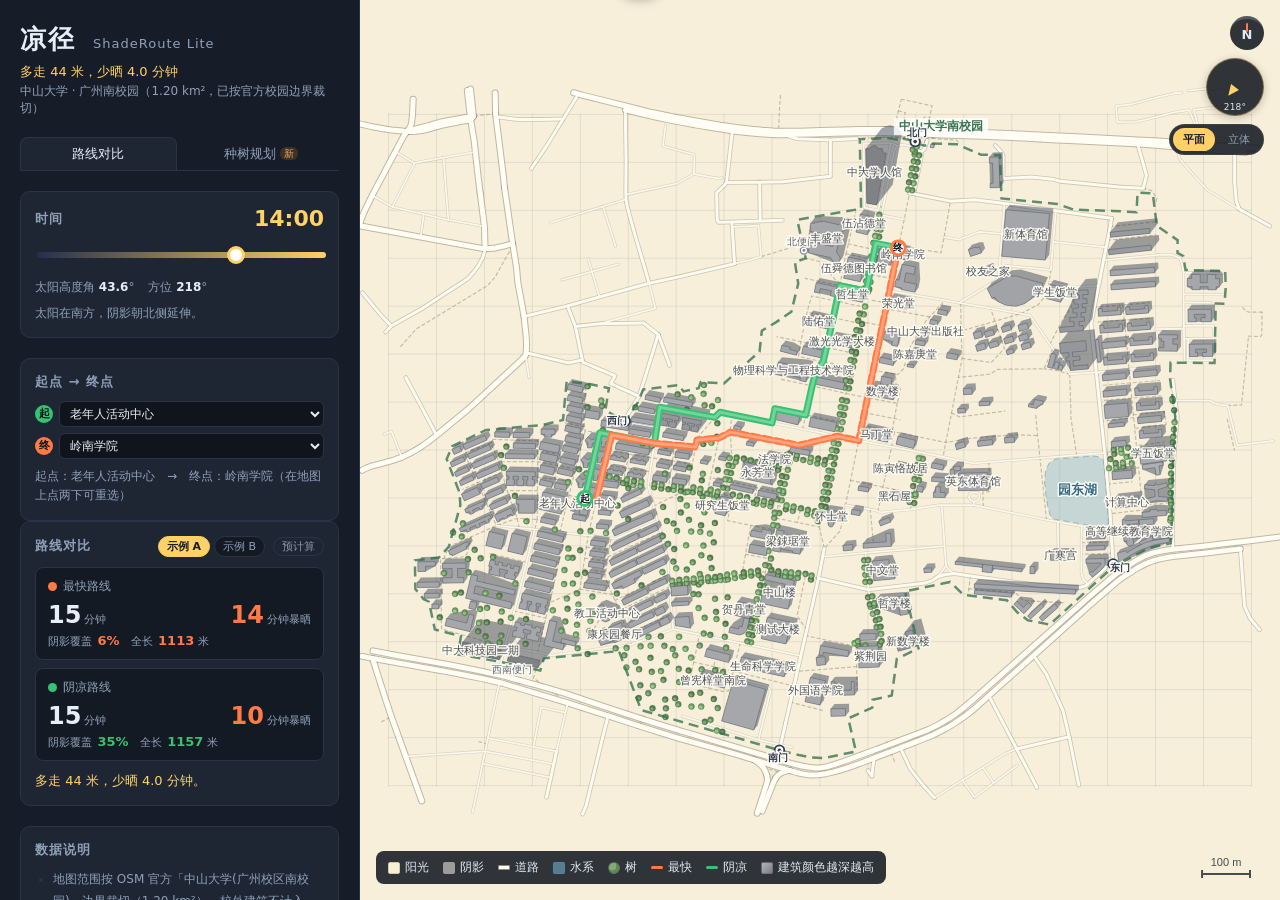
==== team-project-main/index.html @ 551abe40 "Add files via upload" ====
<!DOCTYPE html>
<html lang="zh-CN">
<head>
<meta charset="UTF-8">
<meta name="viewport" content="width=device-width, initial-scale=1.0">
<title>凉径 · ShadeRoute Lite —— 多走 44 米，少晒 4.0 分钟</title>
<link rel="stylesheet" href="styles.css">
</head>
<body>

<div id="app">

  <!-- 左栏：信息与控制 -->
  <aside id="panel">
    <header>
      <h1>凉径 <span class="sub">ShadeRoute Lite</span></h1>
      <p class="slogan">多走 44 米，少晒 4.0 分钟</p>
      <p class="place" id="place">中山大学 · 广州南校园</p>
    </header>

    <nav class="tabs" role="tablist" aria-label="面板切换">
      <button type="button" class="tab is-on" id="tab-route" role="tab" aria-selected="true">路线对比</button>
      <button type="button" class="tab" id="tab-plan" role="tab" aria-selected="false">种树规划<em>新</em></button>
    </nav>

    <!-- 时间滑块 -->
    <section class="block">
      <div class="block-head">
        <h2>时间</h2>
        <output id="time-label">14:00</output>
      </div>
      <input type="range" id="time-slider" min="0" max="0" value="0" step="1">
      <div class="sun-line">
        <span>太阳高度角 <b id="sun-elev">--</b>°</span>
        <span>方位 <b id="sun-az">--</b>°</span>
      </div>
      <p class="hint" id="sun-hint"></p>
    </section>

    <div id="pane-route">

    <!-- 起终点 -->
    <section class="block">
      <div class="block-head">
        <h2>起点 → 终点</h2>
      </div>
      <div class="pickers">
        <label class="picker">
          <span class="pk-tag pk-from">起</span>
          <select id="start-select"></select>
        </label>
        <label class="picker">
          <span class="pk-tag pk-to">终</span>
          <select id="end-select"></select>
        </label>
      </div>
      <p class="hint" id="pick-hint">也可以直接在地图上点两下：第一下设为起点，第二下设为终点。</p>
    </section>

    <!-- 路线对比 -->
    <section class="block">
      <div class="block-head">
        <h2>路线对比</h2>
        <div class="pair-switch" role="group" aria-label="切换示例起终点">
          <button type="button" class="pair-btn is-on" id="pair-a" data-pair="0" aria-pressed="true">示例 A</button>
          <button type="button" class="pair-btn" id="pair-b" data-pair="1" aria-pressed="false">示例 B</button>
        </div>
        <output id="route-tag">预计算</output>
      </div>

      <div class="route-card" id="card-fast">
        <div class="rc-title"><span class="dot dot-fast"></span>最快路线</div>
        <div class="rc-nums">
          <div><b id="fast-min">--</b><span>分钟</span></div>
          <div class="rc-sun"><b id="fast-sun">--</b><span>分钟暴晒</span></div>
        </div>
        <div class="rc-shade">阴影覆盖 <b id="fast-shade">--</b>　全长 <b id="fast-len">--</b> 米</div>
      </div>

      <div class="route-card" id="card-cool">
        <div class="rc-title"><span class="dot dot-cool"></span>阴凉路线</div>
        <div class="rc-nums">
          <div><b id="cool-min">--</b><span>分钟</span></div>
          <div class="rc-sun"><b id="cool-sun">--</b><span>分钟暴晒</span></div>
        </div>
        <div class="rc-shade">阴影覆盖 <b id="cool-shade">--</b>　全长 <b id="cool-len">--</b> 米</div>
      </div>

      <p class="delta" id="delta" role="status" aria-live="polite">--</p>
    </section>

    </div><!-- /#pane-route -->

    <!-- 治理侧：种树规划（沙箱） -->
    <div id="pane-plan" hidden>

      <section class="block">
        <div class="block-head">
          <h2>种树规划（沙箱）</h2>
          <output id="plan-count">0 棵</output>
        </div>
        <p class="hint">点空地种树，拖动微调，右键删除。含树指标只用于规划演算，<b>不进</b>官方「阴凉 %」（官方数字仍只算建筑阴影）。</p>

        <div class="plan-metrics">
          <div class="pm"><b id="plan-area">0</b><span>m² 树荫面积（当前帧）</span></div>
          <div class="pm"><b id="plan-ratio">--</b><span>% 路网阴凉（含树）</span></div>
          <div class="pm"><b id="plan-minutes">0.0</b><span>分钟 阴凉路段（当前帧）</span></div>
        </div>

        <div class="plan-cost">
          <span>已投入 <b id="plan-cost">0</b> 元 · <b id="plan-wan">0.0</b> 万元</span>
          <span id="plan-baseline">--</span>
        </div>

        <div class="plan-count-row">
          <label for="plan-count-input">优化棵数</label>
          <input type="number" id="plan-count-input" min="1" max="600" step="1" value="20" inputmode="numeric" aria-describedby="plan-count-hint">
          <span>棵</span>
          <span class="hint" id="plan-count-hint">1–600，默认 20 棵；30 m 间距下最多落 584 棵</span>
        </div>

        <div class="plan-actions">
          <button type="button" class="act act-primary" id="plan-optimize">优化：选 20 个点位</button>
          <button type="button" class="act" id="plan-plant-all" disabled>一键全种下</button>
          <button type="button" class="act" id="plan-undo" disabled>撤销</button>
          <button type="button" class="act" id="plan-clear" disabled>清空</button>
        </div>

        <div class="plan-progress" id="plan-progress" hidden>
          <i id="plan-progress-bar"></i><span id="plan-progress-text">0 / 20</span>
        </div>
        <p class="delta" id="plan-msg" role="status" aria-live="polite"></p>
      </section>

      <section class="block" id="plan-rank-block" hidden>
        <div class="block-head">
          <h2>性价比排名</h2>
          <output id="plan-rank-sum">--</output>
        </div>
        <ol class="plan-rank" id="plan-rank"></ol>
        <p class="hint" id="plan-rank-note"></p>
      </section>

      <section class="block">
        <h2>口径</h2>
        <ul class="notes">
          <li>单价 ¥3,000/株（含 3 年养护）为<b>假设值</b>，默认 20 株 = 6 万元（棵数可在按钮上方改，1–600；成本随棵数线性变）；改 <code>js/plan.js</code> 的 <code>COST_PER_TREE</code> 即可。</li>
          <li>树影 = 树冠圆（半径 4 m）沿太阳反方向平移 L = h / tan(高度角)，与建筑阴影同一套几何、同一帧。</li>
          <li>面积按 5 m 网格统计；路网占比按边长加权（每米等权），用的是算路那同一份 613 条边。</li>
          <li>优化 = 贪心边际增益（覆盖函数子模，1−1/e 保证）+ 两两 ≥ 30 m 分散约束；棵数只决定贪心跑几轮，<b>评分口径不变</b>。</li>
        </ul>
      </section>

    </div><!-- /#pane-plan -->

    <!-- 数据说明 -->
    <section class="block">
      <h2>数据说明</h2>
      <ul class="notes" id="notes"></ul>
    </section>

    <footer>
      <p>演示日期：<b id="demo-date">--</b></p>
      <p id="data-flag" class="warn"></p>
      <p class="disclaimer">演示用途，不构成出行建议；阴影未计入树木与临时构筑物。</p>
      <p class="disclaimer">地图数据 © OpenStreetMap contributors（ODbL 1.0）；园东湖为示意轮廓，非测绘数据。</p>
    </footer>
  </aside>

  <!-- 右栏：地图 -->
  <main id="map-wrap">
    <canvas id="map" role="img" aria-label="校园地图：显示当前时刻的建筑阴影、最快路线与阴凉路线；可用左侧下拉框选择起终点；可切换平面 / 立体视图"></canvas>
    <div class="view-switch" role="group" aria-label="切换地图视图">
      <button type="button" class="view-btn is-on" id="view-plan" data-iso="0" aria-pressed="true">平面</button>
      <button type="button" class="view-btn" id="view-iso" data-iso="1" aria-pressed="false">立体</button>
    </div>
    <div id="legend">
      <span><i class="lg lg-sun"></i>阳光</span>
      <span><i class="lg lg-shade"></i>阴影</span>
      <span><i class="lg lg-road"></i>道路</span>
      <span><i class="lg lg-water"></i>水系</span>
      <span><i class="lg lg-tree"></i>树</span>
      <span><i class="lg lg-fast"></i>最快</span>
      <span><i class="lg lg-cool"></i>阴凉</span>
    </div>
    <div id="compass">N<i id="compass-needle"></i></div>
  </main>

</div>

<!-- 数据（.js 而非 .json：file:// 双击也能加载） -->
<script src="data/meta.js"></script>
<script src="data/buildings.js"></script>
<script src="data/shadows.js"></script>
<script src="data/routes.js"></script>
<script src="data/graph.js"></script>
<script src="data/basemap.js"></script>

<script src="content/strings.js"></script>
<script src="js/core.js"></script>
<script src="js/trees.js"></script>
<script src="js/plan.js"></script>
<script src="js/iso.js"></script>
<script src="js/proj.js"></script>
<script src="js/router.js"></script>
<script src="js/map.js"></script>
<script src="js/app.js"></script>
</body>
</html>
---- team-project-main/styles.css ----
/* ============================================================
   凉径 ShadeRoute Lite —— 样式
   责任：xu
   不引用任何外部字体/图标/CDN，全部离线可用
   ============================================================ */

:root {
  --bg: #10141c;
  --panel: #171d28;
  --panel-2: #1e2634;
  --line: #2a3446;
  --text: #e8eef7;
  --text-dim: #8fa0b8;
  --sun: #ffd166;
  /* 阴影：绘图用的是 #1d2a45 @ 0.42 叠在地面 #f7efd9 上，合成后是 #9b9c9b。
     图例必须给"合成后的颜色"，否则用户拿图例对不上图（见 _review/frontend.md F-B3）。 */
  --shade: #9b9c9b;
  --ground: #f7efd9;
  --bld-max: #7a7c80;
  --fast: #ff7a45;
  --cool: #38c172;
  --map-bg: #f2f0ea;
}

* { box-sizing: border-box; }

html, body {
  margin: 0;
  height: 100%;
  background: var(--bg);
  color: var(--text);
  font-family: "Microsoft YaHei", "PingFang SC", "Noto Sans SC", system-ui, sans-serif;
  -webkit-font-smoothing: antialiased;
}

#app {
  display: flex;
  height: 100vh;   /* 老浏览器回退 */
  height: 100dvh;  /* 移动端：不被地址栏/工具栏裁掉底部 footer */
  overflow: hidden;
}

/* ---------------- 左栏 ---------------- */

#panel {
  width: 360px;
  flex: 0 0 360px;
  background: var(--panel);
  border-right: 1px solid var(--line);
  padding: 22px 20px;
  overflow-y: auto;
  display: flex;
  flex-direction: column;
  gap: 20px;
}

header h1 {
  margin: 0;
  font-size: 26px;
  letter-spacing: 2px;
}
header h1 .sub {
  font-size: 13px;
  letter-spacing: 1px;
  color: var(--text-dim);
  font-weight: 400;
  margin-left: 6px;
}
.slogan {
  margin: 6px 0 2px;
  color: var(--sun);
  font-size: 13px;
}
.place {
  margin: 0;
  color: var(--text-dim);
  font-size: 12px;
}

.block {
  background: var(--panel-2);
  border: 1px solid var(--line);
  border-radius: 10px;
  padding: 14px;
}
.block-head {
  display: flex;
  align-items: center;
  justify-content: space-between;
  margin-bottom: 10px;
}
.block h2 {
  margin: 0 0 10px;
  font-size: 13px;
  font-weight: 600;
  color: var(--text-dim);
  letter-spacing: 1px;
}
.block-head h2 { margin: 0; }

#time-label {
  font-size: 22px;
  font-weight: 700;
  font-variant-numeric: tabular-nums;
  color: var(--sun);
}

input[type="range"] {
  width: 100%;
  appearance: none;
  height: 24px;
  background: transparent;
  cursor: pointer;
}
input[type="range"]::-webkit-slider-runnable-track {
  height: 6px;
  border-radius: 3px;
  background: linear-gradient(90deg, #24304a, var(--sun));
}
input[type="range"]::-webkit-slider-thumb {
  appearance: none;
  width: 18px;
  height: 18px;
  margin-top: -6px;
  border-radius: 50%;
  background: #fff;
  border: 3px solid var(--sun);
}
input[type="range"]::-moz-range-track {
  height: 6px;
  border-radius: 3px;
  background: #24304a;
}
input[type="range"]::-moz-range-thumb {
  width: 14px;
  height: 14px;
  border-radius: 50%;
  background: #fff;
  border: 3px solid var(--sun);
}

.sun-line {
  display: flex;
  gap: 14px;
  font-size: 12px;
  color: var(--text-dim);
  margin-top: 8px;
}
.sun-line b {
  color: var(--text);
  font-variant-numeric: tabular-nums;
}
.hint {
  margin: 8px 0 0;
  font-size: 12px;
  line-height: 1.6;
  color: var(--text-dim);
  min-height: 1.6em;
}

select {
  background: #10141c;
  color: var(--text);
  border: 1px solid var(--line);
  border-radius: 6px;
  padding: 4px 6px;
  font-size: 12px;
  max-width: 190px;
}

/* 起点 / 终点选择器 */
.pickers {
  display: flex;
  flex-direction: column;
  gap: 6px;
}
.picker {
  display: flex;
  align-items: center;
  gap: 6px;
}
.picker select {
  flex: 1;
  max-width: none;
}
.pk-tag {
  flex: 0 0 18px;
  height: 18px;
  line-height: 18px;
  text-align: center;
  font-size: 11px;
  font-weight: 700;
  border-radius: 50%;
  color: #10141c;
}
.pk-from { background: #38c172; }
.pk-to { background: #ff7a45; }

#route-tag {
  font-size: 11px;
  color: var(--muted, #8b95a5);
  border: 1px solid var(--line);
  border-radius: 999px;
  padding: 1px 8px;
}

/* 示例 A / 示例 B：切换预计算的演示路线（瞬时，不重新算路） */
.pair-switch {
  display: inline-flex;
  gap: 4px;
  margin: 0 8px 0 auto;
}
.pair-btn {
  font: inherit;
  font-size: 11px;
  line-height: 1;
  padding: 4px 8px;
  color: var(--text-dim);
  background: #141a24;
  border: 1px solid var(--line);
  border-radius: 999px;
  cursor: pointer;
}
.pair-btn:hover { color: var(--text); border-color: #3d4a5f; }
.pair-btn.is-on {
  color: #171d28;
  background: var(--sun);
  border-color: var(--sun);
  font-weight: 600;
}
.pair-btn:focus-visible {
  outline: 2px solid var(--sun);
  outline-offset: 2px;
}

.route-card {
  border: 1px solid var(--line);
  border-radius: 8px;
  padding: 10px 12px;
  margin-bottom: 8px;
  background: #141a24;
}
.rc-title {
  font-size: 12px;
  color: var(--text-dim);
  display: flex;
  align-items: center;
  gap: 6px;
}
.dot {
  width: 9px;
  height: 9px;
  border-radius: 50%;
  display: inline-block;
}
.dot-fast { background: var(--fast); }
.dot-cool { background: var(--cool); }

.rc-nums {
  display: flex;
  justify-content: space-between;
  align-items: baseline;
  margin-top: 6px;
}
.rc-nums b {
  font-size: 24px;
  font-variant-numeric: tabular-nums;
}
.rc-nums span {
  font-size: 11px;
  color: var(--text-dim);
  margin-left: 3px;
}
.rc-sun b { color: var(--fast); }

/* 阴影覆盖率：卡片底部一行小字，比「暴晒分钟」更直观 */
.rc-shade {
  margin-top: 4px;
  font-size: 11px;
  color: var(--text-dim);
}
.rc-shade b {
  font-variant-numeric: tabular-nums;
  color: var(--cool);
  font-size: 13px;
  margin-left: 2px;
}
#card-fast .rc-shade b { color: var(--fast); }

.delta {
  margin: 10px 0 0;
  font-size: 13px;
  line-height: 1.6;
  color: var(--sun);
}

.notes {
  margin: 0;
  padding-left: 18px;
  font-size: 12px;
  line-height: 1.8;
  color: var(--text-dim);
}
.notes li::marker { color: var(--line); }

footer {
  margin-top: auto;
  border-top: 1px solid var(--line);
  padding-top: 12px;
  font-size: 11px;
  color: var(--text-dim);
  line-height: 1.7;
}
footer p { margin: 0; }
.warn { color: #ffb020; }

/* ---------------- 地图 ---------------- */

#map-wrap {
  position: relative;
  flex: 1;
  min-width: 0;
  background: var(--map-bg);
}
#map {
  display: block;
  width: 100%;
  height: 100%;
}

#legend {
  position: absolute;
  left: 16px;
  bottom: 16px;
  display: flex;
  flex-wrap: wrap;
  gap: 14px;
  max-width: calc(100% - 32px);
  background: rgba(16, 20, 28, 0.86);
  color: #dfe8f5;
  border-radius: 8px;
  padding: 8px 12px;
  font-size: 12px;
}
#legend span { display: flex; align-items: center; gap: 5px; }
.lg {
  width: 12px;
  height: 12px;
  border-radius: 2px;
  display: inline-block;
}
.lg-sun { background: var(--ground); border: 1px solid #d8c79b; }
.lg-shade { background: var(--shade); }
.lg-fast { background: var(--fast); height: 3px; border-radius: 2px; }
.lg-cool { background: var(--cool); height: 3px; border-radius: 2px; }
/* 道路：白底 + 灰边，和地图上的画法一致 */
.lg-road { background: #fffdf4; border: 1px solid #928b78; height: 5px; border-radius: 1px; }
.lg-water { background: rgba(116, 172, 203, 0.6); border: 1px solid rgba(78, 138, 172, 0.8); }
/* 建筑高度色阶：右端必须落在实际能画出的最深色（全库最高楼 57.6 m -> #7a7c80） */
.lg-bld { background: linear-gradient(135deg, #b0b2b6 0%, #9a9ca1 45%, var(--bld-max) 100%); border: 1px solid rgba(70, 80, 95, 0.55); }
/* 树：一圈绿色圆点，和画布的树冠符号同色系 */
.lg-tree { background: radial-gradient(circle at 34% 30%, #86a87a 0 42%, #5f8a5c 43% 100%); border-radius: 50%; border: 1px solid rgba(60, 90, 58, 0.5); }

#compass {
  position: absolute;
  right: 16px;
  top: 16px;
  width: 34px;
  height: 34px;
  border-radius: 50%;
  background: rgba(16, 20, 28, 0.86);
  color: #dfe8f5;
  font-size: 13px;
  font-weight: 700;
  display: flex;
  align-items: center;
  justify-content: center;
  border-top: 3px solid var(--fast);
}

/* 罗盘旁的太阳方位箭头（app.js 运行时插入，随帧旋转） */
#sun-dial {
  position: absolute;
  right: 16px;
  top: 58px;
  width: 58px;
  height: 58px;
  border-radius: 50%;
  background: rgba(16, 20, 28, 0.86);
  color: var(--sun);
  border: 1px solid rgba(255, 209, 102, 0.35);
  display: flex;
  align-items: center;
  justify-content: center;
  box-shadow: 0 2px 8px rgba(0, 0, 0, 0.22);
  pointer-events: none;
}
#sun-arrow {
  position: absolute;
  left: 50%;
  top: 50%;
  width: 22px;
  height: 22px;
  margin: -11px 0 0 -11px;
  transform: rotate(0deg);
  transform-origin: 50% 50%;
  transition: transform 0.18s ease-out;
}
#sun-arrow::before {
  content: "";
  position: absolute;
  left: 50%;
  top: 50%;
  width: 0;
  height: 0;
  margin: -11px 0 0 -5px;
  border-left: 5px solid transparent;
  border-right: 5px solid transparent;
  border-bottom: 11px solid var(--sun);
}
#sun-dial-label {
  position: absolute;
  bottom: 3px;
  left: 0;
  right: 0;
  text-align: center;
  font-size: 9px;
  line-height: 1;
  color: #dfe8f5;
  letter-spacing: 0.2px;
}

/* 太阳高度角 < 15° 的低置信度横幅（app.js 运行时插入并切换 .show） */
#low-conf-banner {
  position: fixed;
  left: 50%;
  top: 0;
  z-index: 30;
  max-width: min(820px, 92vw);
  padding: 8px 18px;
  border-radius: 0 0 10px 10px;
  background: var(--sun);
  color: #3b2a00;
  font-size: 12.5px;
  line-height: 1.5;
  text-align: center;
  box-shadow: 0 3px 12px rgba(0, 0, 0, 0.35);
  transform: translate(-50%, -130%);
  transition: transform 0.2s ease-out;
  pointer-events: none;
}
#low-conf-banner.show { transform: translate(-50%, 0); }

/* 结论文案按置信度微调颜色 */
.delta[data-level="flat"] { color: var(--text-dim); }

@media (max-width: 860px) {
  #app { flex-direction: column; }
  #panel { width: 100%; flex: 0 0 auto; max-height: 52vh; }
  #map-wrap { flex: 1; min-height: 48vh; }
  #sun-dial { width: 50px; height: 50px; top: 54px; }
  #low-conf-banner { font-size: 11.5px; padding: 7px 12px; }
}
/* 尊重系统的"减少动态效果"设置：横幅位移与太阳箭头旋转都关掉 */
@media (prefers-reduced-motion: reduce) {
  *, *::before, *::after {
    transition-duration: 0.001ms !important;
    animation-duration: 0.001ms !important;
    animation-iteration-count: 1 !important;
  }
}

/* ---------- 平面 / 立体视图切换（js/iso.js 的 2.5D 体块） ----------
   放在罗盘与太阳方位盘下方、右对齐；样式与「示例 A/B」那组按钮同源。 */
.view-switch {
  position: absolute;
  right: 16px;
  top: 124px;
  display: inline-flex;
  gap: 3px;
  padding: 3px;
  background: rgba(16, 20, 28, 0.86);
  border: 1px solid rgba(255, 255, 255, 0.08);
  border-radius: 999px;
}
.view-btn {
  font: inherit;
  font-size: 11px;
  line-height: 1;
  padding: 5px 9px;
  color: var(--text-dim);
  background: transparent;
  border: 1px solid transparent;
  border-radius: 999px;
  cursor: pointer;
}
.view-btn:hover { color: var(--text); }
.view-btn.is-on {
  color: #171d28;
  background: var(--sun);
  font-weight: 600;
}
.view-btn:focus-visible {
  outline: 2px solid var(--sun);
  outline-offset: 1px;
}

/* 立体视图下整块地面转了一个角度，指北针得跟着转，否则"N"会指错方向。
   原来的 border-top 小横杠换成可旋转的指针；角度由 app.js 按 ISO.YAW_DEG 写入。 */
#compass { border-top-color: rgba(223, 232, 245, 0.22); }
#compass-needle {
  position: absolute;
  left: 50%;
  top: 4px;
  width: 2px;
  height: 9px;
  margin-left: -1px;
  background: var(--fast);
  border-radius: 2px;
  transform-origin: 50% 13px;
  transform: rotate(0deg);
  transition: transform 0.25s ease;
  pointer-events: none;
}
#compass.is-iso { border-top-color: var(--fast); }

/* 页脚免责与数据署名（演示用途 / ODbL） */
.disclaimer {
  font-size: 11px;
  line-height: 1.5;
  color: var(--text-dim);
  margin: 2px 0 0;
  opacity: 0.8;
}

/* ============================================================
   治理侧：种树规划（面 2）
   ============================================================ */

.tabs {
  display: flex;
  gap: 6px;
  border-bottom: 1px solid var(--line);
}
.tab {
  flex: 1 1 0;
  appearance: none;
  border: 1px solid transparent;
  border-bottom: none;
  background: transparent;
  color: var(--text-dim);
  font: inherit;
  font-size: 13px;
  padding: 7px 6px;
  border-radius: 8px 8px 0 0;
  cursor: pointer;
  white-space: nowrap;
}
.tab:hover { color: var(--text); }
.tab.is-on {
  color: var(--text);
  background: var(--panel-2);
  border-color: var(--line);
}
.tab em {
  font-style: normal;
  font-size: 10px;
  margin-left: 4px;
  padding: 1px 4px;
  border-radius: 6px;
  background: rgba(232, 138, 42, 0.18);
  color: #f2a65a;
  vertical-align: 1px;
}
.tab:focus-visible { outline: 2px solid #4f8fd1; outline-offset: 1px; }

.plan-metrics {
  display: grid;
  grid-template-columns: repeat(3, 1fr);
  gap: 8px;
  margin: 10px 0 8px;
}
.plan-metrics .pm {
  background: var(--panel-2);
  border: 1px solid var(--line);
  border-radius: 8px;
  padding: 8px 6px;
  text-align: center;
}
.pm b {
  display: block;
  font-size: 17px;
  font-variant-numeric: tabular-nums;
}
.pm span {
  display: block;
  font-size: 10px;
  color: var(--text-dim);
  margin-top: 2px;
  line-height: 1.3;
}

.plan-cost {
  display: flex;
  justify-content: space-between;
  gap: 8px;
  font-size: 12px;
  color: var(--text-dim);
  margin-bottom: 10px;
}
.plan-cost b { color: var(--text); font-variant-numeric: tabular-nums; }

/* 自定义优化棵数：输入框 + 一行说明（只决定贪心跑几轮，评分口径不变） */
.plan-count-row {
  display: flex;
  align-items: center;
  flex-wrap: wrap;
  gap: 6px;
  margin: 0 0 10px;
  font-size: 12px;
  color: var(--text-dim);
}
.plan-count-row label { white-space: nowrap; }
.plan-count-row input {
  width: 64px;
  appearance: none;
  font: inherit;
  font-size: 13px;
  font-variant-numeric: tabular-nums;
  text-align: center;
  padding: 6px 4px;
  border-radius: 7px;
  background: var(--panel-2);
  border: 1px solid var(--line);
  color: var(--text);
}
.plan-count-row input:focus-visible { outline: 2px solid #4f8fd1; outline-offset: 1px; }
.plan-count-row .hint { flex: 1 1 100%; margin: 0; font-size: 11px; line-height: 1.5; }

.plan-actions {
  display: grid;
  grid-template-columns: 1fr 1fr;
  gap: 8px;
}
.act {
  appearance: none;
  font: inherit;
  font-size: 12.5px;
  padding: 9px 8px;
  border-radius: 8px;
  background: var(--panel-2);
  border: 1px solid var(--line);
  color: var(--text);
  cursor: pointer;
}
.act:hover:not(:disabled) { border-color: #3d4a5f; }
.act:disabled { opacity: 0.45; cursor: not-allowed; }
.act-primary {
  grid-column: 1 / -1;
  background: linear-gradient(180deg, #2f7bbd, #245f93);
  border-color: #2f7bbd;
  font-weight: 600;
}
.act-primary:disabled { background: var(--panel-2); }

.plan-progress {
  position: relative;
  height: 8px;
  margin-top: 10px;
  border-radius: 999px;
  background: var(--panel-2);
  border: 1px solid var(--line);
  overflow: hidden;
}
.plan-progress i {
  display: block;
  height: 100%;
  width: 0;
  background: linear-gradient(90deg, #f2a65a, #ffd166);
  transition: width 0.12s linear;
}
.plan-progress span {
  position: absolute;
  right: 6px;
  top: -16px;
  font-size: 10px;
  color: var(--text-dim);
}

.plan-rank {
  list-style: none;
  margin: 10px 0 6px;
  padding: 0;
  display: flex;
  flex-direction: column;
  gap: 4px;
  max-height: 300px;
  overflow-y: auto;
}
.plan-rank li {
  display: grid;
  grid-template-columns: 22px 1fr auto;
  grid-template-areas: "no name gain" "no name per";
  column-gap: 8px;
  row-gap: 1px;
  align-items: center;
  padding: 6px 8px;
  background: var(--panel-2);
  border: 1px solid var(--line);
  border-radius: 7px;
}
.plan-rank li i {
  grid-area: no;
  font-style: normal;
  font-size: 11px;
  width: 20px;
  height: 20px;
  border-radius: 50%;
  display: grid;
  place-items: center;
  background: rgba(232, 138, 42, 0.18);
  color: #f2a65a;
  font-variant-numeric: tabular-nums;
}
.plan-rank li b {
  grid-area: name;
  font-size: 12px;
  font-weight: 500;
  line-height: 1.25;
}
.plan-rank li span {
  grid-area: gain;
  font-size: 11.5px;
  color: var(--cool);
  font-variant-numeric: tabular-nums;
}
.plan-rank li em {
  grid-area: per;
  font-style: normal;
  font-size: 10.5px;
  color: var(--text-dim);
  text-align: right;
}

#pane-plan code {
  font-size: 11px;
  background: rgba(255, 255, 255, 0.06);
  padding: 0 3px;
  border-radius: 4px;
}
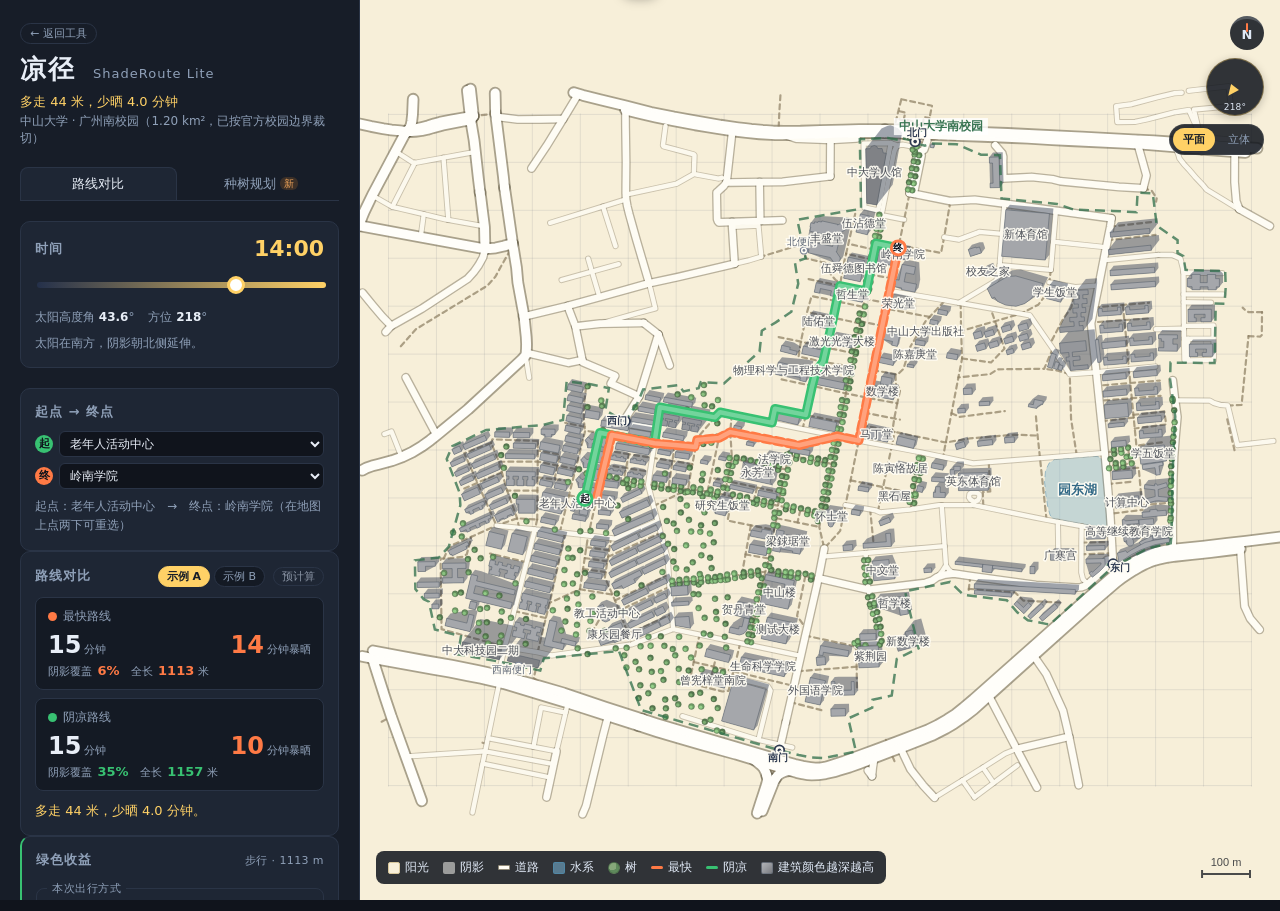
==== commit f5c9d069: "Add files via upload" ====
--- a/team-project-main/index.html
+++ b/team-project-main/index.html
@@ -5,6 +5,8 @@
 <meta name="viewport" content="width=device-width, initial-scale=1.0">
 <title>凉径 · ShadeRoute Lite —— 多走 44 米，少晒 4.0 分钟</title>
 <link rel="stylesheet" href="styles.css">
+<!-- ↓ 绿色收益面板样式：新增文件，只写 .gn-* 新名字，不覆盖原有规则 -->
+<link rel="stylesheet" href="styles-green.css">
 </head>
 <body>
 
@@ -169,7 +171,7 @@
 
   <!-- 右栏：地图 -->
   <main id="map-wrap">
-    <canvas id="map" role="img" aria-label="校园地图：显示当前时刻的建筑阴影、最快路线与阴凉路线；可用左侧下拉框选择起终点；可切换平面 / 立体视图"></canvas>
+    <canvas id="map" role="img" aria-label="校园地图：显示当前时刻的建筑阴影、最快路线与阴凉路线；可用左侧下拉框选择起终点；可切换平面 / 立体视图；鼠标滚轮可缩放" title="鼠标滚轮缩放（最小回到初始大小）"></canvas>
     <div class="view-switch" role="group" aria-label="切换地图视图">
       <button type="button" class="view-btn is-on" id="view-plan" data-iso="0" aria-pressed="true">平面</button>
       <button type="button" class="view-btn" id="view-iso" data-iso="1" aria-pressed="false">立体</button>
@@ -205,5 +207,12 @@
 <script src="js/router.js"></script>
 <script src="js/map.js"></script>
 <script src="js/app.js"></script>
+
+<!-- 绿色收益模块（全部新增文件；只读上面的路线长度，不改动原有逻辑） -->
+<script src="data/green-factors.js"></script>
+<script src="js/green-core.js"></script>
+<script src="content/strings-green.js"></script>
+<script src="js/textfx.js"></script>
+<script src="js/green-ui.js"></script>
 </body>
 </html>
--- a/team-project-main/styles-green.css
+++ b/team-project-main/styles-green.css
@@ -0,0 +1,191 @@
+/* ============================================================
+   凉径 ShadeRoute Lite —— 绿色收益面板样式（新增文件）
+   只写 .gn-* / #green-block / #gn-home-link 这些新名字，
+   不覆盖原有选择器；颜色全部复用 styles.css 的 :root 变量。
+   ============================================================ */
+
+.gn-block { border-left: 2px solid var(--cool); }
+.gn-block .block-head { margin-bottom: 12px; }
+
+.gn-tag {
+  font-size: 11px;
+  color: var(--text-dim);
+  font-variant-numeric: tabular-nums;
+  letter-spacing: .4px;
+}
+
+/* ---------- 方式选择 ---------- */
+.gn-mode, .gn-params {
+  border: 1px solid var(--line);
+  border-radius: 8px;
+  padding: 10px 10px 12px;
+  margin: 0 0 12px;
+  min-width: 0;
+}
+.gn-mode legend, .gn-params legend {
+  font-size: 11px;
+  color: var(--text-dim);
+  padding: 0 5px;
+  letter-spacing: .5px;
+}
+.gn-mode {
+  display: grid;
+  grid-template-columns: 1fr 1fr;
+  gap: 8px;
+}
+.gn-mode-card {
+  display: block;
+  cursor: pointer;
+  border: 1px solid var(--line);
+  border-radius: 8px;
+  background: #141a24;
+  transition: border-color .16s ease, background-color .16s ease, transform .16s ease;
+}
+.gn-mode-card:hover { border-color: #3d4a5f; }
+.gn-mode-card input { position: absolute; opacity: 0; width: 1px; height: 1px; }
+.gn-mc-body { display: block; padding: 8px 9px; }
+.gn-mc-name { display: block; font-size: 14px; font-weight: 700; color: var(--text); }
+.gn-mc-sub {
+  display: block;
+  margin-top: 4px;
+  font-size: 10.5px;
+  line-height: 1.45;
+  color: var(--text-dim);
+}
+/* 选中态：JS 打的类名（不依赖 :has 支持度）+ :has 双保险 */
+.gn-mode-card.is-on {
+  border-color: var(--sun);
+  background: #1b2230;
+}
+.gn-mode-card.is-on .gn-mc-name { color: var(--sun); }
+.gn-mode-card.is-on .gn-mc-sub { color: var(--text); }
+.gn-mode-card:has(input:checked) {
+  border-color: var(--sun);
+  background: #1b2230;
+}
+.gn-mode-card:has(input:checked) .gn-mc-name { color: var(--sun); }
+.gn-mode-card:has(input:focus-visible) {
+  outline: 2px solid var(--sun);
+  outline-offset: 2px;
+}
+/* :has 只是锦上添花；主保证是上面的 .is-on，老浏览器不会整块失去高亮 */
+
+/* ---------- 参数 ---------- */
+.gn-params {
+  display: grid;
+  grid-template-columns: 1fr 1fr;
+  gap: 8px 10px;
+}
+.gn-field { display: flex; flex-direction: column; gap: 3px; min-width: 0; }
+.gn-field-label {
+  font-size: 10.5px;
+  color: var(--text-dim);
+  letter-spacing: .3px;
+}
+.gn-field select {
+  width: 100%;
+  max-width: none;
+  font-size: 11.5px;
+  padding: 3px 5px;
+}
+.gn-occ { grid-column: span 2; }
+
+/* ---------- 结果 ---------- */
+.gn-results { display: block; }
+.gn-stat {
+  display: flex;
+  align-items: baseline;
+  justify-content: space-between;
+  gap: 8px;
+  padding: 7px 10px;
+  border-radius: 8px;
+  background: var(--panel-2);
+  border: 1px solid var(--line);
+  margin-bottom: 6px;
+}
+.gn-stat span { font-size: 11.5px; color: var(--text-dim); }
+.gn-stat b {
+  font-size: 20px;
+  font-weight: 700;
+  font-variant-numeric: tabular-nums;
+  letter-spacing: .3px;
+}
+.gn-stat-co2 b { color: var(--cool); }
+.gn-stat-kcal b { color: var(--sun); }
+.gn-stat-min b { color: var(--fast); }
+
+.gn-eqs {
+  margin: 8px 0 0;
+  padding-left: 16px;
+  font-size: 11px;
+  line-height: 1.7;
+  color: var(--text-dim);
+}
+.gn-eqs li { margin: 0; }
+
+.gn-detour {
+  margin: 10px 0 0;
+  padding: 8px 10px;
+  border-left: 2px solid var(--cool);
+  background: rgba(56, 193, 114, .07);
+  border-radius: 0 6px 6px 0;
+  font-size: 11px;
+  line-height: 1.65;
+  color: var(--text-dim);
+}
+.gn-notice, .gn-warn {
+  margin: 8px 0 0;
+  font-size: 11px;
+  line-height: 1.6;
+}
+.gn-notice { color: var(--text-dim); }
+.gn-warn { color: var(--sun); }
+
+/* ---------- 来源与免责 ---------- */
+.gn-src {
+  margin-top: 12px;
+  border-top: 1px dashed var(--line);
+  padding-top: 8px;
+}
+.gn-src summary {
+  cursor: pointer;
+  font-size: 11px;
+  color: var(--text-dim);
+  letter-spacing: .3px;
+}
+.gn-src summary:hover { color: var(--text); }
+.gn-src-list {
+  margin: 8px 0 0;
+  padding-left: 15px;
+  font-size: 10.5px;
+  line-height: 1.7;
+  color: var(--text-dim);
+}
+.gn-src-list li { margin-bottom: 3px; }
+
+/* ---------- 头部返回入口 ---------- */
+.gn-home-link {
+  display: inline-block;
+  font-size: 11px;
+  color: var(--text-dim);
+  text-decoration: none;
+  margin-bottom: 8px;
+  border: 1px solid var(--line);
+  border-radius: 999px;
+  padding: 2px 9px;
+}
+.gn-home-link:hover { color: var(--sun); border-color: var(--sun); }
+.gn-home-link:focus-visible { outline: 2px solid var(--sun); outline-offset: 2px; }
+
+/* ---------- 动效：遵守系统"减少动态效果" ---------- */
+@media (prefers-reduced-motion: reduce) {
+  .gn-mode-card, .gn-src summary, .gn-home-link { transition: none; }
+  .gn-stat b { animation: none !important; }
+}
+
+/* ---------- 窄屏 ---------- */
+@media (max-width: 860px) {
+  .gn-params { grid-template-columns: 1fr; }
+  .gn-occ { grid-column: span 1; }
+  .gn-stat b { font-size: 18px; }
+}
